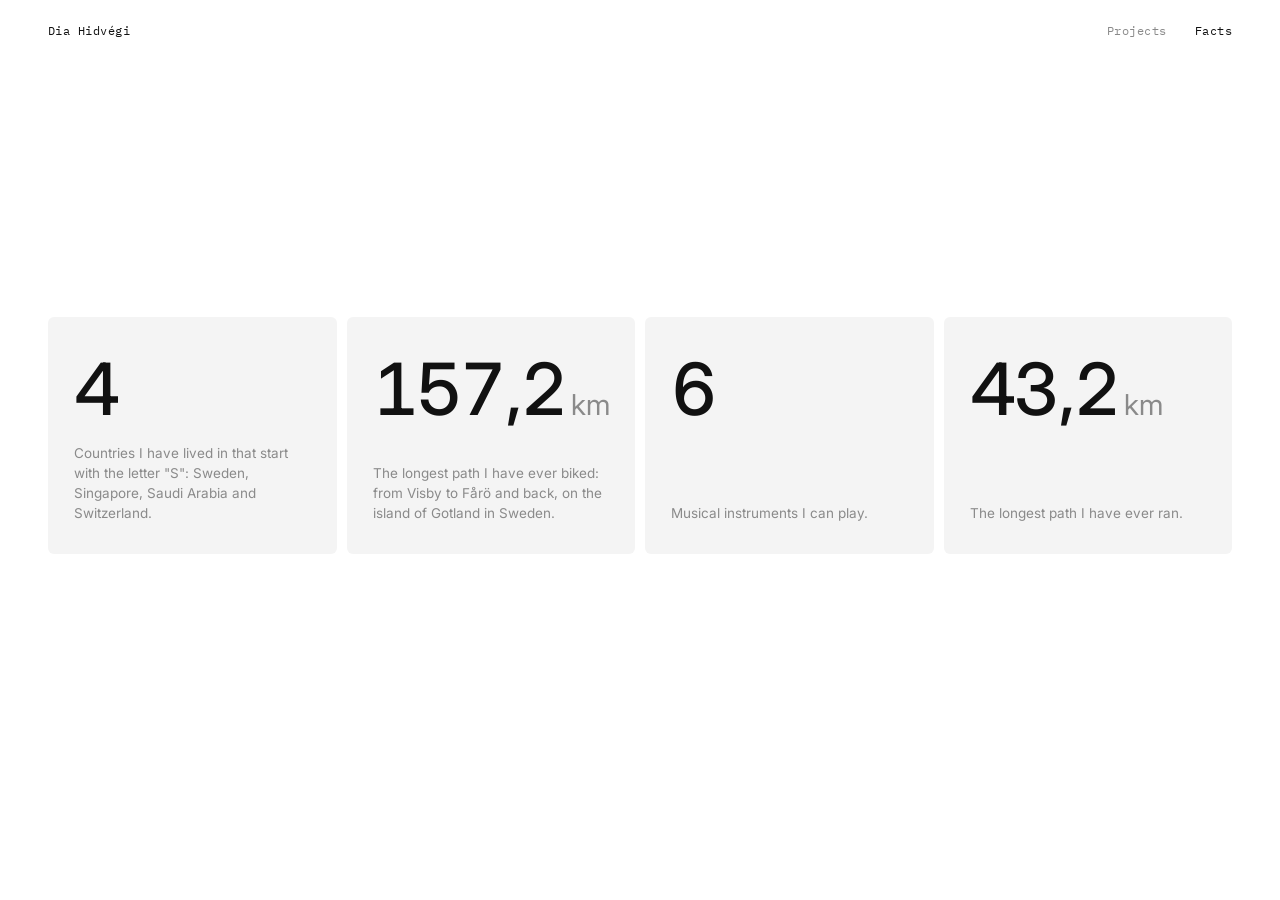
==== facts.html @ ed0a32a4 "initial commit" ====
<!DOCTYPE html>
<html lang="en">
<head>
  <meta charset="UTF-8">
  <meta name="viewport" content="width=device-width, initial-scale=1.0">
  <title>Facts · Dia Hidvégi</title>
  <meta name="color-scheme" content="light dark">
  <link rel="preconnect" href="https://fonts.googleapis.com">
  <link rel="preconnect" href="https://fonts.gstatic.com" crossorigin>
  <link href="https://fonts.googleapis.com/css2?family=IBM+Plex+Mono:wght@400;500&family=Inter:wght@400;500&display=swap" rel="stylesheet">
  <link rel="stylesheet" href="style.css">
  <link rel="icon" href="data:image/svg+xml,<svg xmlns='http://www.w3.org/2000/svg' viewBox='0 0 16 16'><circle cx='8' cy='8' r='6' fill='%23111'/></svg>">
</head>
<body>
  <header class="top">
    <a class="home" href="./">Dia Hidvégi</a>
    <nav>
      <a href="projects.html">Projects</a>
      <a href="facts.html" aria-current="page">Facts</a>
    </nav>
  </header>

  <main class="facts" aria-label="Facts">
    <div class="fact">
      <div class="n" data-value="4">4</div>
      <p>Countries I have lived in that start with the letter "S": Sweden, Singapore, Saudi Arabia and Switzerland.</p>
    </div>
    <div class="fact">
      <div class="n" data-value="157.2" data-unit="km">157,2<small>km</small></div>
      <p>The longest path I have ever biked: from Visby to Fårö and back, on the island of Gotland in Sweden.</p>
    </div>
    <div class="fact">
      <div class="n" data-value="6">6</div>
      <p>Musical instruments I can play.</p>
    </div>
    <div class="fact">
      <div class="n" data-value="43.2" data-unit="km">43,2<small>km</small></div>
      <p>The longest path I have ever ran.</p>
    </div>
  </main>

  <footer class="foot"></footer>

  <script src="app.js"></script>
</body>
</html>
---- style.css ----
/* Dia Hidvégi — minimal three-page site */

:root {
  --bg: #ffffff;
  --ink: #111111;
  --muted: #8a8a8a;
  --line: #e4e4e4;
  --tile: #f4f4f4;
  --sans: "Inter", system-ui, -apple-system, "Segoe UI", Helvetica, Arial, sans-serif;
  --mono: "IBM Plex Mono", ui-monospace, "SF Mono", Menlo, monospace;
  --gutter: clamp(16px, 4vw, 48px);
}
@media (prefers-color-scheme: dark) {
  :root { --bg: #0e0e0e; --ink: #f0f0f0; --muted: #7d7d7d; --line: #262626; --tile: #161616; }
}

/* Cross-page fade (browsers that support cross-document view transitions) */
@view-transition { navigation: auto; }
::view-transition-old(root) { animation-duration: 0.18s; }
::view-transition-new(root) { animation-duration: 0.28s; }

*, *::before, *::after { box-sizing: border-box; }

html, body { height: 100%; }
body {
  margin: 0;
  background: var(--bg);
  color: var(--ink);
  font-family: var(--sans);
  font-size: 15px;
  line-height: 1.5;
  -webkit-font-smoothing: antialiased;
  display: grid;
  grid-template-rows: auto 1fr auto;
  min-height: 100dvh;
}
a { color: inherit; text-decoration: none; }
img { display: block; max-width: 100%; height: auto; }

/* ---------- Header / nav ---------- */

.top {
  display: flex;
  justify-content: space-between;
  align-items: center;
  padding: 22px var(--gutter);
  font-family: var(--mono);
  font-size: 12px;
  letter-spacing: 0.04em;
}
.top nav { display: flex; gap: 28px; }
.top a { color: var(--muted); transition: color 0.15s; }
.top a:hover, .top a[aria-current="page"] { color: var(--ink); }
.top .home { color: var(--ink); }

/* ---------- Home ---------- */

.hero {
  display: grid;
  place-items: center;
  padding: 0 var(--gutter);
}
.card { text-align: center; }
.card img {
  width: clamp(160px, 24vh, 240px);
  aspect-ratio: 1 / 1;
  object-fit: cover;
  object-position: 55% 30%;
  border-radius: 6px;
  margin: 0 auto 28px;
  filter: grayscale(1);
  transition: filter 0.5s ease;
}
.card img:hover { filter: grayscale(0); }
.card h1 {
  margin: 0 0 8px;
  font-size: clamp(22px, 3vw, 30px);
  font-weight: 500;
  letter-spacing: -0.01em;
}
.card p { margin: 0; color: var(--muted); font-size: 15px; }

.foot {
  display: flex;
  justify-content: center;
  gap: 24px;
  padding: 22px var(--gutter);
  font-family: var(--mono);
  font-size: 12px;
  letter-spacing: 0.04em;
}
.foot a { color: var(--muted); }
.foot a:hover { color: var(--ink); }

/* ---------- Projects grid ---------- */

.grid {
  display: grid;
  grid-template-columns: repeat(auto-fill, minmax(168px, 1fr));
  gap: 10px;
  padding: 0 var(--gutter) var(--gutter);
  align-content: center;
}
.tile {
  position: relative;
  aspect-ratio: 1 / 1;
  background: var(--tile);
  border-radius: 6px;
  overflow: hidden;
  cursor: pointer;
  border: 0;
  padding: 0;
  color: var(--ink);
  text-align: left;
  font: inherit;
  transition: transform 0.25s ease;
}
.tile:hover, .tile:focus-visible { transform: translateY(-2px); outline: none; }
.tile:focus-visible { box-shadow: 0 0 0 2px var(--ink); }
.tile canvas, .tile img { position: absolute; inset: 0; width: 100%; height: 100%; }
.tile img { object-fit: cover; filter: grayscale(1) contrast(1.05); transition: filter 0.4s; }
.tile:hover img { filter: grayscale(0); }
.tile .label {
  position: absolute;
  left: 12px; right: 12px; bottom: 10px;
  font-family: var(--mono);
  font-size: 11.5px;
  letter-spacing: 0.03em;
  line-height: 1.35;
  color: var(--ink);
  opacity: 0;
  transform: translateY(4px);
  transition: opacity 0.2s, transform 0.2s;
  text-shadow: 0 0 8px var(--bg), 0 0 2px var(--bg);
}
.tile:hover .label, .tile:focus-visible .label { opacity: 1; transform: none; }
@media (hover: none) { .tile .label { opacity: 1; transform: none; } }

/* ---------- Project detail ---------- */

dialog.detail {
  width: min(720px, calc(100vw - 32px));
  max-height: calc(100dvh - 32px);
  margin: auto;
  padding: 0;
  border: 1px solid var(--line);
  border-radius: 10px;
  background: var(--bg);
  color: var(--ink);
}
dialog.detail::backdrop { background: rgba(0, 0, 0, 0.45); backdrop-filter: blur(6px); }
dialog.detail .inner { padding: 36px 40px 40px; }
dialog.detail .close {
  position: absolute; top: 14px; right: 14px;
  width: 34px; height: 34px;
  border: 0; border-radius: 50%;
  background: transparent; color: var(--muted);
  font-size: 22px; line-height: 1; cursor: pointer; font-family: var(--sans);
}
dialog.detail .close:hover { color: var(--ink); background: var(--tile); }
dialog.detail h2 { margin: 0 0 6px; font-size: 22px; font-weight: 500; letter-spacing: -0.01em; line-height: 1.25; padding-right: 32px; }
dialog.detail .meta { margin: 0 0 24px; font-family: var(--mono); font-size: 12px; color: var(--muted); letter-spacing: 0.02em; }
dialog.detail p { margin: 0 0 14px; font-size: 14.5px; line-height: 1.65; }
dialog.detail p a { text-decoration: underline; text-underline-offset: 3px; }
dialog.detail .figs { display: grid; grid-template-columns: repeat(auto-fit, minmax(0, 1fr)); gap: 12px; margin: 22px 0; }
dialog.detail .figs img { border-radius: 4px; background: #fff; }
dialog.detail .links { display: flex; flex-wrap: wrap; gap: 6px 18px; margin-top: 22px; font-family: var(--mono); font-size: 12px; }
dialog.detail .links span { color: var(--muted); }
dialog.detail .links a { text-decoration: underline; text-underline-offset: 3px; }
@media (max-width: 600px) { dialog.detail .inner { padding: 28px 22px 30px; } }

/* ---------- Facts ---------- */

.facts {
  display: grid;
  grid-template-columns: repeat(auto-fit, minmax(220px, 1fr));
  gap: 10px;
  padding: 0 var(--gutter) var(--gutter);
  align-content: center;
}
.fact {
  background: var(--tile);
  border-radius: 6px;
  padding: 36px 26px 30px;
  min-height: 220px;
  display: flex;
  flex-direction: column;
  justify-content: space-between;
}
.fact .n {
  font-size: clamp(48px, 7vw, 72px);
  font-weight: 500;
  letter-spacing: -0.03em;
  line-height: 1;
  font-variant-numeric: tabular-nums;
}
.fact .n small { font-size: 0.4em; font-weight: 400; color: var(--muted); margin-left: 6px; letter-spacing: 0; }
.fact p { margin: 18px 0 0; color: var(--muted); font-size: 13.5px; line-height: 1.5; }

@media (prefers-reduced-motion: reduce) {
  .tile, .tile img, .tile .label, .card img { transition: none; }
}
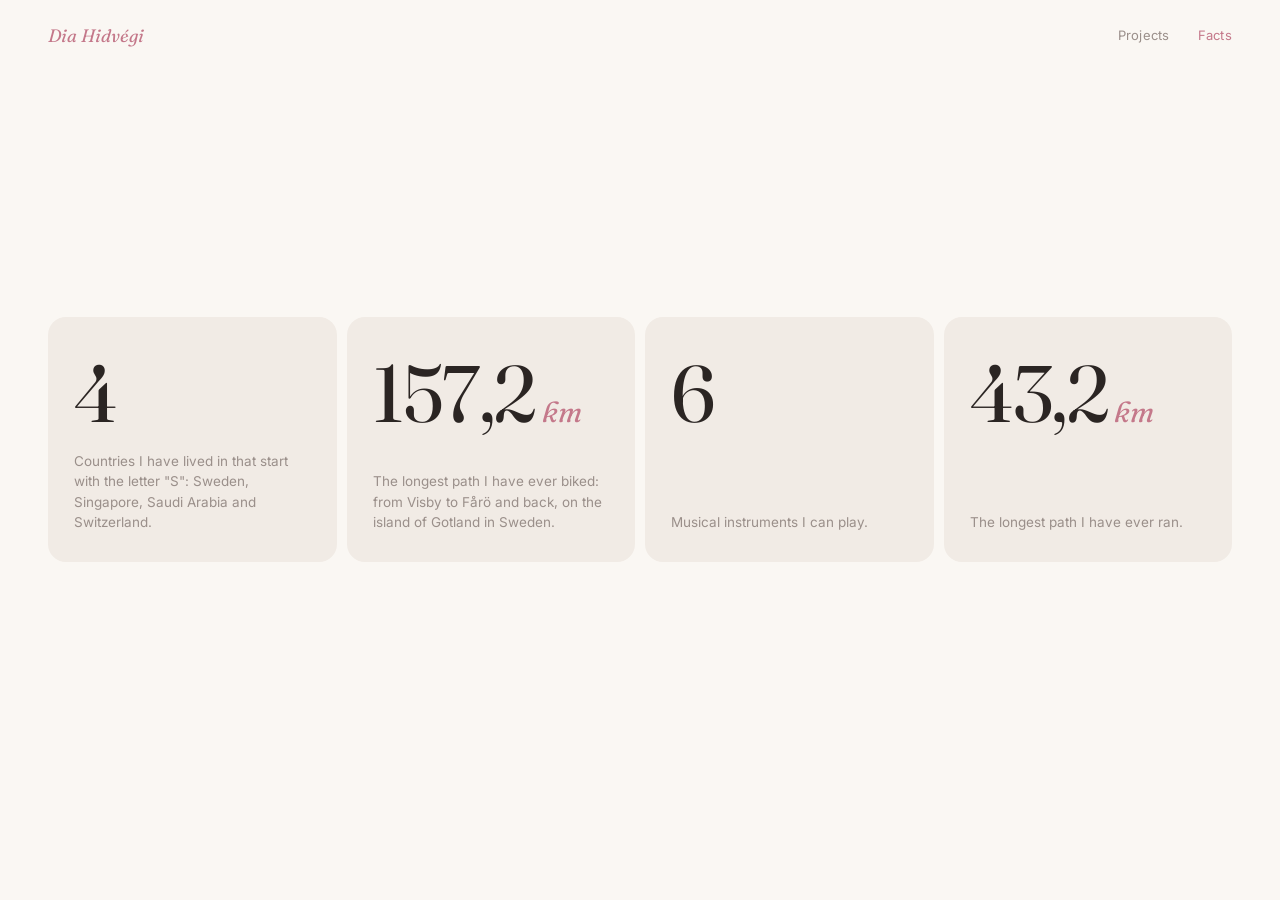
==== commit 16f5a633: "updated design" ====
--- a/facts.html
+++ b/facts.html
@@ -7,7 +7,7 @@
   <meta name="color-scheme" content="light dark">
   <link rel="preconnect" href="https://fonts.googleapis.com">
   <link rel="preconnect" href="https://fonts.gstatic.com" crossorigin>
-  <link href="https://fonts.googleapis.com/css2?family=IBM+Plex+Mono:wght@400;500&family=Inter:wght@400;500&display=swap" rel="stylesheet">
+  <link href="https://fonts.googleapis.com/css2?family=Fraunces:ital,opsz,wght@0,9..144,400;0,9..144,500;1,9..144,400&family=Inter:wght@400;500&display=swap" rel="stylesheet">
   <link rel="stylesheet" href="style.css">
   <link rel="icon" href="data:image/svg+xml,<svg xmlns='http://www.w3.org/2000/svg' viewBox='0 0 16 16'><circle cx='8' cy='8' r='6' fill='%23111'/></svg>">
 </head>
--- a/style.css
+++ b/style.css
@@ -1,17 +1,19 @@
 /* Dia Hidvégi — minimal three-page site */
 
 :root {
-  --bg: #ffffff;
-  --ink: #111111;
-  --muted: #8a8a8a;
-  --line: #e4e4e4;
-  --tile: #f4f4f4;
+  --bg: #faf7f3;
+  --ink: #2b2523;
+  --muted: #9a8f8a;
+  --line: #e9e2dc;
+  --tile: #f1ebe5;
+  --accent: #c4788a;
   --sans: "Inter", system-ui, -apple-system, "Segoe UI", Helvetica, Arial, sans-serif;
-  --mono: "IBM Plex Mono", ui-monospace, "SF Mono", Menlo, monospace;
+  --serif: "Fraunces", "Iowan Old Style", Georgia, serif;
+  --mono: var(--sans);
   --gutter: clamp(16px, 4vw, 48px);
 }
 @media (prefers-color-scheme: dark) {
-  :root { --bg: #0e0e0e; --ink: #f0f0f0; --muted: #7d7d7d; --line: #262626; --tile: #161616; }
+  :root { --bg: #171312; --ink: #f2ebe6; --muted: #8a7f7a; --line: #2d2624; --tile: #211c1a; --accent: #d98ea0; }
 }
 
 /* Cross-page fade (browsers that support cross-document view transitions) */
@@ -44,16 +46,25 @@
   justify-content: space-between;
   align-items: center;
   padding: 22px var(--gutter);
-  font-family: var(--mono);
-  font-size: 12px;
-  letter-spacing: 0.04em;
-}
-.top nav { display: flex; gap: 28px; }
+  font-size: 13px;
+  letter-spacing: 0.02em;
+}
+.top nav { display: flex; gap: 28px; margin-left: auto; }
 .top a { color: var(--muted); transition: color 0.15s; }
-.top a:hover, .top a[aria-current="page"] { color: var(--ink); }
-.top .home { color: var(--ink); }
+.top a:hover { color: var(--ink); }
+.top a[aria-current="page"] { color: var(--accent); }
+.top .home { color: var(--accent); font-family: var(--serif); font-style: italic; font-size: 18px; letter-spacing: 0; }
+.top .home:hover { color: var(--ink); }
 
 /* ---------- Home ---------- */
+
+.drift { position: fixed; inset: 0; width: 100%; height: 100%; z-index: 0; pointer-events: none; }
+.top, .hero, .foot { position: relative; z-index: 1; }
+
+@keyframes rise { from { opacity: 0; transform: translateY(10px); } to { opacity: 1; transform: none; } }
+.card > * { animation: rise 0.7s ease both; }
+.card h1 { animation-delay: 0.12s; }
+.card p { animation-delay: 0.24s; }
 
 .hero {
   display: grid;
@@ -66,7 +77,7 @@
   aspect-ratio: 1 / 1;
   object-fit: cover;
   object-position: 55% 30%;
-  border-radius: 6px;
+  border-radius: 28% / 26%;
   margin: 0 auto 28px;
   filter: grayscale(1);
   transition: filter 0.5s ease;
@@ -74,9 +85,13 @@
 .card img:hover { filter: grayscale(0); }
 .card h1 {
   margin: 0 0 8px;
-  font-size: clamp(22px, 3vw, 30px);
-  font-weight: 500;
+  font-family: var(--serif);
+  font-style: italic;
+  font-size: clamp(32px, 4.2vw, 46px);
+  font-weight: 400;
   letter-spacing: -0.01em;
+  line-height: 1.1;
+  color: var(--accent);
 }
 .card p { margin: 0; color: var(--muted); font-size: 15px; }
 
@@ -85,12 +100,17 @@
   justify-content: center;
   gap: 24px;
   padding: 22px var(--gutter);
-  font-family: var(--mono);
-  font-size: 12px;
-  letter-spacing: 0.04em;
-}
-.foot a { color: var(--muted); }
-.foot a:hover { color: var(--ink); }
+  font-size: 13px;
+  letter-spacing: 0.02em;
+}
+.foot a, .foot .copy { color: var(--muted); }
+.foot a:hover, .foot .copy:hover { color: var(--ink); }
+.foot .copy {
+  background: none; border: 0; padding: 0; margin: 0;
+  font: inherit; letter-spacing: inherit; cursor: pointer;
+  transition: color 0.15s;
+}
+.foot .copy.done { color: var(--accent); }
 
 /* ---------- Projects grid ---------- */
 
@@ -105,7 +125,7 @@
   position: relative;
   aspect-ratio: 1 / 1;
   background: var(--tile);
-  border-radius: 6px;
+  border-radius: 18px;
   overflow: hidden;
   cursor: pointer;
   border: 0;
@@ -116,17 +136,18 @@
   transition: transform 0.25s ease;
 }
 .tile:hover, .tile:focus-visible { transform: translateY(-2px); outline: none; }
-.tile:focus-visible { box-shadow: 0 0 0 2px var(--ink); }
+.tile:focus-visible { box-shadow: 0 0 0 2px var(--accent); }
 .tile canvas, .tile img { position: absolute; inset: 0; width: 100%; height: 100%; }
 .tile img { object-fit: cover; filter: grayscale(1) contrast(1.05); transition: filter 0.4s; }
 .tile:hover img { filter: grayscale(0); }
 .tile .label {
   position: absolute;
   left: 12px; right: 12px; bottom: 10px;
-  font-family: var(--mono);
-  font-size: 11.5px;
-  letter-spacing: 0.03em;
-  line-height: 1.35;
+  font-family: var(--serif);
+  font-style: italic;
+  font-size: 13px;
+  letter-spacing: 0;
+  line-height: 1.3;
   color: var(--ink);
   opacity: 0;
   transform: translateY(4px);
@@ -144,7 +165,7 @@
   margin: auto;
   padding: 0;
   border: 1px solid var(--line);
-  border-radius: 10px;
+  border-radius: 22px;
   background: var(--bg);
   color: var(--ink);
 }
@@ -158,15 +179,15 @@
   font-size: 22px; line-height: 1; cursor: pointer; font-family: var(--sans);
 }
 dialog.detail .close:hover { color: var(--ink); background: var(--tile); }
-dialog.detail h2 { margin: 0 0 6px; font-size: 22px; font-weight: 500; letter-spacing: -0.01em; line-height: 1.25; padding-right: 32px; }
-dialog.detail .meta { margin: 0 0 24px; font-family: var(--mono); font-size: 12px; color: var(--muted); letter-spacing: 0.02em; }
+dialog.detail h2 { margin: 0 0 8px; font-family: var(--serif); font-size: 26px; font-weight: 400; letter-spacing: -0.01em; line-height: 1.2; padding-right: 32px; }
+dialog.detail .meta { margin: 0 0 24px; font-size: 12.5px; color: var(--muted); letter-spacing: 0.01em; }
 dialog.detail p { margin: 0 0 14px; font-size: 14.5px; line-height: 1.65; }
-dialog.detail p a { text-decoration: underline; text-underline-offset: 3px; }
+dialog.detail p a { text-decoration: underline; text-underline-offset: 3px; text-decoration-color: var(--accent); }
 dialog.detail .figs { display: grid; grid-template-columns: repeat(auto-fit, minmax(0, 1fr)); gap: 12px; margin: 22px 0; }
 dialog.detail .figs img { border-radius: 4px; background: #fff; }
-dialog.detail .links { display: flex; flex-wrap: wrap; gap: 6px 18px; margin-top: 22px; font-family: var(--mono); font-size: 12px; }
+dialog.detail .links { display: flex; flex-wrap: wrap; gap: 6px 18px; margin-top: 22px; font-size: 12.5px; }
 dialog.detail .links span { color: var(--muted); }
-dialog.detail .links a { text-decoration: underline; text-underline-offset: 3px; }
+dialog.detail .links a { text-decoration: underline; text-underline-offset: 3px; text-decoration-color: var(--accent); }
 @media (max-width: 600px) { dialog.detail .inner { padding: 28px 22px 30px; } }
 
 /* ---------- Facts ---------- */
@@ -180,7 +201,7 @@
 }
 .fact {
   background: var(--tile);
-  border-radius: 6px;
+  border-radius: 18px;
   padding: 36px 26px 30px;
   min-height: 220px;
   display: flex;
@@ -188,15 +209,17 @@
   justify-content: space-between;
 }
 .fact .n {
-  font-size: clamp(48px, 7vw, 72px);
-  font-weight: 500;
-  letter-spacing: -0.03em;
+  font-family: var(--serif);
+  font-size: clamp(52px, 7.5vw, 80px);
+  font-weight: 400;
+  letter-spacing: -0.02em;
   line-height: 1;
   font-variant-numeric: tabular-nums;
 }
-.fact .n small { font-size: 0.4em; font-weight: 400; color: var(--muted); margin-left: 6px; letter-spacing: 0; }
+.fact .n small { font-size: 0.36em; font-style: italic; color: var(--accent); margin-left: 6px; letter-spacing: 0; }
 .fact p { margin: 18px 0 0; color: var(--muted); font-size: 13.5px; line-height: 1.5; }
 
 @media (prefers-reduced-motion: reduce) {
   .tile, .tile img, .tile .label, .card img { transition: none; }
-}
+  .card > * { animation: none; }
+}
